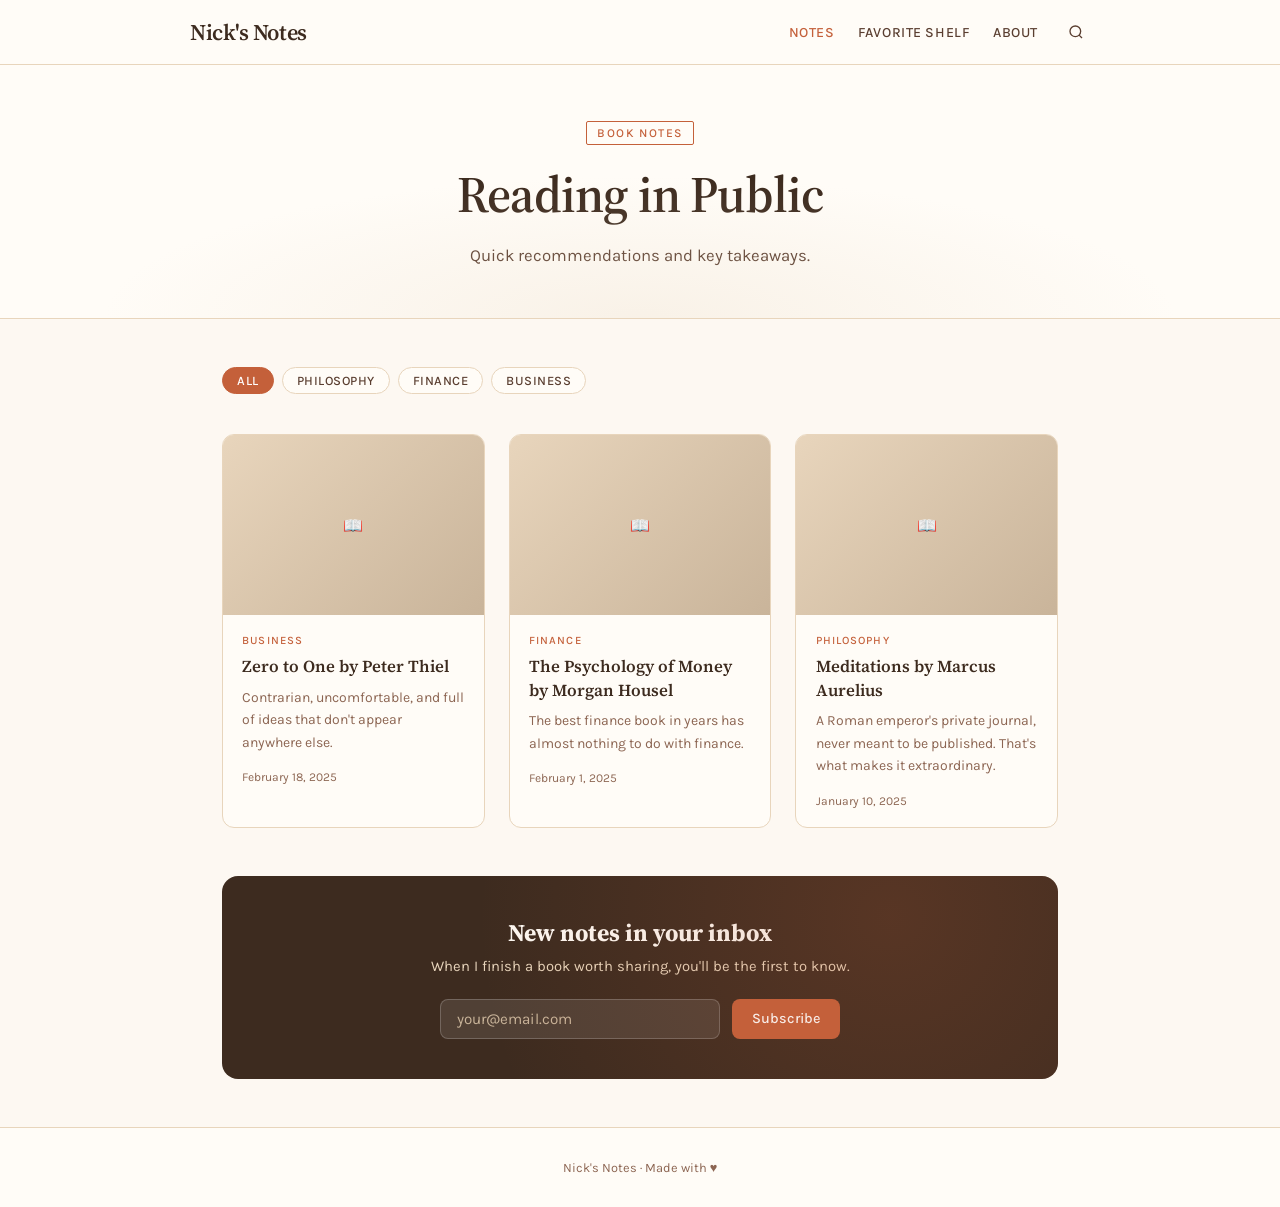
==== index.html @ 6ab37b1b "Add files via upload" ====
<!DOCTYPE html>
<html lang="en">
<head>
  <meta charset="UTF-8">
  <meta name="viewport" content="width=device-width, initial-scale=1.0">
  <title>Nick's Notes</title>
  <link rel="preconnect" href="https://fonts.googleapis.com">
  <link href="https://fonts.googleapis.com/css2?family=Source+Serif+4:ital,wght@0,400;0,600;1,400&family=Karla:wght@300;400;500&display=swap" rel="stylesheet">
  <link rel="stylesheet" href="style.css">
</head>
<body>

<script src="shared.js"></script>
<script>document.write(getNavHTML('home'));</script>

<div class="hero">
  <div class="hero-tag">Book Notes</div>
  <h1>Reading in Public</h1>
  <p>Quick recommendations and key takeaways.</p>
</div>

<div class="container">
  <div class="tags-filter" id="tags-filter"></div>
  <div class="posts-grid" id="posts-grid"></div>
  <div class="no-results" id="no-results" style="display:none">No posts found.</div>
  <div id="newsletter-area"></div>
</div>

<script>document.write(getFooterHTML());</script>

<script>
// ── POST INDEX ──
// To add a new post: copy one of these objects and fill in your details.
// The "file" field should match the filename in the posts/ folder.
const POSTS = [
  {
    title: "Meditations by Marcus Aurelius",
    tag: "Philosophy",
    excerpt: "A Roman emperor's private journal, never meant to be published. That's what makes it extraordinary.",
    cover: "https://covers.openlibrary.org/b/isbn/9780812968255-M.jpg",
    date: "2025-01-10",
    file: "posts/meditations.html"
  },
  {
    title: "The Psychology of Money by Morgan Housel",
    tag: "Finance",
    excerpt: "The best finance book in years has almost nothing to do with finance.",
    cover: "https://covers.openlibrary.org/b/isbn/9780857197689-M.jpg",
    date: "2025-02-01",
    file: "posts/psychology-of-money.html"
  },
  {
    title: "Zero to One by Peter Thiel",
    tag: "Business",
    excerpt: "Contrarian, uncomfortable, and full of ideas that don't appear anywhere else.",
    cover: "https://covers.openlibrary.org/b/isbn/9780804139021-M.jpg",
    date: "2025-02-18",
    file: "posts/zero-to-one.html"
  }
];

// ── RENDER ──
let activeTag = 'All';

function getAllTags() {
  const tags = new Set(POSTS.map(p => p.tag).filter(Boolean));
  return ['All', ...Array.from(tags)];
}

function formatDate(d) {
  if (!d) return '';
  return new Date(d + 'T12:00:00').toLocaleDateString('en-CA', { year:'numeric', month:'long', day:'numeric' });
}

function renderTags(filter) {
  document.getElementById('tags-filter').innerHTML = getAllTags().map(t =>
    `<button class="tag-btn ${t === (filter||activeTag) ? 'active' : ''}" onclick="setTag('${t}')">${t}</button>`
  ).join('');
}

function setTag(tag) {
  activeTag = tag;
  renderPosts();
}

function renderPosts(query) {
  renderTags();
  const q = (query||'').toLowerCase();
  const filtered = POSTS.filter(p => {
    const tagMatch = activeTag === 'All' || p.tag === activeTag;
    const searchMatch = !q || p.title.toLowerCase().includes(q) || (p.excerpt||'').toLowerCase().includes(q) || (p.tag||'').toLowerCase().includes(q);
    return tagMatch && searchMatch;
  });

  const grid = document.getElementById('posts-grid');
  const none = document.getElementById('no-results');

  if (!filtered.length) {
    grid.innerHTML = '';
    none.style.display = 'block';
    return;
  }
  none.style.display = 'none';
  grid.innerHTML = filtered.slice().reverse().map(p => `
    <a class="post-card" href="${p.file}">
      <div class="post-card-img ${p.cover ? '' : 'no-cover'}">
        ${p.cover
          ? `<img src="${p.cover}" alt="${p.title}" onerror="this.parentElement.innerHTML='📖';this.parentElement.classList.add('no-cover')">`
          : '📖'}
      </div>
      <div class="post-card-body">
        <div class="post-card-tag">${p.tag || ''}</div>
        <h2>${p.title}</h2>
        <p>${p.excerpt || ''}</p>
        <div class="post-card-meta">${formatDate(p.date)}</div>
      </div>
    </a>
  `).join('');
}

// expose for shared.js search
window._filterPosts = renderPosts;

// Check for search query param (from other pages)
const urlParams = new URLSearchParams(window.location.search);
const qParam = urlParams.get('q');

renderPosts(qParam || '');
if (qParam) {
  document.getElementById('search-bar').classList.add('open');
  document.getElementById('search-input').value = qParam;
}

document.getElementById('newsletter-area').innerHTML = newsletterBlock('nl-email');
</script>

</body>
</html>
---- style.css ----
/* ── NICK'S NOTES — SHARED STYLES ── */

:root {
  --cream: #fdf8f2;
  --warm-white: #fffcf7;
  --brown: #3d2b1f;
  --brown-light: #6b4c3b;
  --brown-mid: #8c6552;
  --terracotta: #c4603a;
  --terracotta-light: #e8896a;
  --sand: #e8d5bc;
  --sand-light: #f2e8d8;
  --sand-dark: #c9b49a;
  --text: #2c1f17;
  --text-mid: #5a3e30;
  --text-light: #8c6552;
}

* { margin: 0; padding: 0; box-sizing: border-box; }

body {
  font-family: 'Karla', sans-serif;
  background: var(--cream);
  color: var(--text);
  min-height: 100vh;
}

/* ── HEADER ── */
header {
  background: var(--warm-white);
  border-bottom: 1px solid var(--sand);
  padding: 0 2rem;
  position: sticky; top: 0; z-index: 100;
}
.header-inner {
  max-width: 900px; margin: 0 auto;
  display: flex; align-items: center; justify-content: space-between;
  height: 64px;
}
.site-title {
  font-family: 'Source Serif 4', serif;
  font-size: 1.4rem; font-weight: 600;
  color: var(--brown); text-decoration: none;
  letter-spacing: -0.02em;
}
nav { display: flex; align-items: center; gap: 1.5rem; }
nav a {
  font-size: 0.875rem; font-weight: 500; letter-spacing: 0.04em;
  color: var(--text-mid); text-decoration: none; text-transform: uppercase;
  transition: color 0.2s;
}
nav a:hover, nav a.active { color: var(--terracotta); }
.search-toggle {
  background: none; border: none; cursor: pointer;
  color: var(--text-mid); padding: 6px; display: flex; align-items: center;
  transition: color 0.2s;
}
.search-toggle:hover { color: var(--terracotta); }

/* ── SEARCH BAR ── */
.search-bar {
  background: var(--sand-light); border-bottom: 1px solid var(--sand);
  padding: 0.75rem 2rem; display: none;
}
.search-bar.open { display: block; }
.search-bar input {
  width: 100%; max-width: 900px; display: block; margin: 0 auto;
  background: white; border: 1px solid var(--sand);
  border-radius: 8px; padding: 10px 16px;
  font-family: 'Karla', sans-serif; font-size: 1rem; color: var(--text);
  outline: none;
}
.search-bar input:focus { border-color: var(--terracotta); }

/* ── LAYOUT ── */
.container { max-width: 900px; margin: 0 auto; padding: 3rem 2rem; }

/* ── HERO ── */
.hero {
  background: var(--warm-white);
  padding: 3.5rem 2rem 3rem;
  text-align: center;
  border-bottom: 1px solid var(--sand);
  position: relative; overflow: hidden;
}
.hero::before {
  content: '';
  position: absolute; inset: 0;
  background: radial-gradient(ellipse 60% 80% at 50% 100%, #e8d5bc44 0%, transparent 70%);
  pointer-events: none;
}
.hero-tag {
  display: inline-block;
  font-size: 0.75rem; font-weight: 500; letter-spacing: 0.12em;
  text-transform: uppercase; color: var(--terracotta);
  border: 1px solid var(--terracotta); border-radius: 2px; padding: 4px 10px;
  margin-bottom: 1.2rem;
}
.hero h1 {
  font-family: 'Source Serif 4', serif;
  font-size: clamp(2rem, 5vw, 3.2rem);
  font-weight: 600; color: var(--brown);
  line-height: 1.2; letter-spacing: -0.02em;
  margin-bottom: 1rem;
}
.hero p {
  font-size: 1.05rem; color: var(--text-mid);
  max-width: 520px; margin: 0 auto; line-height: 1.7;
}

/* ── POST GRID ── */
.tags-filter {
  display: flex; gap: 0.5rem; flex-wrap: wrap;
  margin-bottom: 2.5rem;
}
.tag-btn {
  background: var(--warm-white); border: 1px solid var(--sand);
  border-radius: 20px; padding: 5px 14px;
  font-family: 'Karla', sans-serif; font-size: 0.8rem;
  font-weight: 500; letter-spacing: 0.04em; text-transform: uppercase;
  color: var(--text-mid); cursor: pointer; transition: all 0.2s;
}
.tag-btn:hover, .tag-btn.active {
  background: var(--terracotta); border-color: var(--terracotta);
  color: white;
}
.posts-grid {
  display: grid; grid-template-columns: repeat(auto-fill, minmax(260px, 1fr));
  gap: 1.5rem;
}
.post-card {
  background: var(--warm-white); border: 1px solid var(--sand);
  border-radius: 12px; overflow: hidden;
  transition: transform 0.2s, box-shadow 0.2s;
  text-decoration: none; display: block; color: inherit;
}
.post-card:hover {
  transform: translateY(-3px);
  box-shadow: 0 8px 30px rgba(61,43,31,0.1);
}
.post-card-img {
  width: 100%; height: 180px;
  background: linear-gradient(135deg, var(--sand) 0%, var(--sand-dark) 100%);
  display: flex; align-items: center; justify-content: center;
  overflow: hidden;
}
.post-card-img img {
  width: 100%; height: 100%; object-fit: cover;
}
.post-card-img.no-cover {
  font-size: 2.5rem;
}
.post-card-body { padding: 1.2rem; }
.post-card-tag {
  font-size: 0.7rem; font-weight: 500; letter-spacing: 0.1em;
  text-transform: uppercase; color: var(--terracotta);
  margin-bottom: 0.5rem;
}
.post-card h2 {
  font-family: 'Source Serif 4', serif; font-size: 1.05rem;
  font-weight: 600; color: var(--brown);
  line-height: 1.4; margin-bottom: 0.5rem;
}
.post-card p {
  font-size: 0.875rem; color: var(--text-light);
  line-height: 1.6; margin-bottom: 1rem;
}
.post-card-meta {
  font-size: 0.75rem; color: var(--text-light);
}
.no-results {
  text-align: center; padding: 3rem 1rem;
  color: var(--text-light); font-style: italic;
  font-family: 'Source Serif 4', serif;
}

/* ── SINGLE POST ── */
.post-header { margin-bottom: 2.5rem; }
.post-header .back {
  display: inline-flex; align-items: center; gap: 0.4rem;
  font-size: 0.85rem; color: var(--text-mid);
  text-decoration: none; margin-bottom: 1.5rem;
  transition: color 0.2s;
}
.post-header .back:hover { color: var(--terracotta); }
.post-tag-pill {
  display: inline-block;
  font-size: 0.7rem; font-weight: 500; letter-spacing: 0.1em;
  text-transform: uppercase; color: var(--terracotta);
  background: #c4603a15; border-radius: 20px; padding: 4px 12px;
  margin-bottom: 1rem;
}
.post-header h1 {
  font-family: 'Source Serif 4', serif;
  font-size: clamp(1.6rem, 4vw, 2.5rem);
  font-weight: 600; color: var(--brown);
  line-height: 1.25; letter-spacing: -0.02em; margin-bottom: 1rem;
}
.post-meta {
  font-size: 0.85rem; color: var(--text-light);
  display: flex; align-items: center; gap: 0.6rem;
}
.post-divider {
  border: none; border-top: 1px solid var(--sand);
  margin: 2rem 0;
}

/* ── POST LAYOUT WITH COVER ── */
.post-layout {
  display: grid;
  grid-template-columns: 160px 1fr;
  gap: 2.5rem;
  align-items: start;
  max-width: 760px;
}
@media(max-width: 600px) {
  .post-layout { grid-template-columns: 1fr; }
  .post-cover { max-width: 140px; }
}
.post-cover {
  width: 100%;
  border-radius: 4px;
  box-shadow: 0 4px 20px rgba(61,43,31,0.18);
  display: block;
}
.post-cover-placeholder {
  width: 100%; aspect-ratio: 2/3;
  background: linear-gradient(135deg, var(--sand) 0%, var(--sand-dark) 100%);
  border-radius: 4px;
  display: flex; align-items: center; justify-content: center;
  font-size: 3rem;
  box-shadow: 0 4px 20px rgba(61,43,31,0.18);
}
.post-body {
  font-family: 'Source Serif 4', serif;
  font-size: 1.075rem; line-height: 1.85;
  color: var(--text); max-width: 660px;
}
.post-body p { margin-bottom: 1.5rem; }
.post-body h2 {
  font-size: 1.4rem; font-weight: 600; color: var(--brown);
  margin: 2.5rem 0 1rem; letter-spacing: -0.01em;
}
.post-body h3 {
  font-size: 1.15rem; font-weight: 600; color: var(--brown-light);
  margin: 2rem 0 0.75rem;
}
.pull-quote {
  border-left: 3px solid var(--terracotta);
  margin: 2rem 0; padding: 1rem 1.5rem;
  background: var(--sand-light); border-radius: 0 8px 8px 0;
  font-style: italic; font-size: 1.15rem;
  color: var(--brown-light); line-height: 1.6;
}

/* ── ABOUT ── */
.about-grid {
  display: grid; grid-template-columns: 1fr 2fr; gap: 3rem;
  align-items: start;
}
@media(max-width:640px){ .about-grid { grid-template-columns: 1fr; } }
.about-avatar {
  width: 100%; aspect-ratio: 1;
  background: linear-gradient(135deg, var(--sand) 0%, var(--sand-dark) 100%);
  border-radius: 16px;
  display: flex; align-items: center; justify-content: center;
  font-size: 4rem;
}
.about-content h1 {
  font-family: 'Source Serif 4', serif; font-size: 2rem;
  font-weight: 600; color: var(--brown); margin-bottom: 0.5rem;
}
.about-content .tagline {
  font-size: 1rem; color: var(--terracotta);
  font-style: italic; margin-bottom: 1.5rem;
}
.about-content p {
  font-size: 1rem; line-height: 1.8;
  color: var(--text-mid); margin-bottom: 1rem;
}

/* ── FAVORITE SHELF ── */
.fav-category { margin-bottom: 2.5rem; }
.fav-category-label {
  font-size: 0.75rem; font-weight: 500; letter-spacing: 0.12em;
  text-transform: uppercase; color: var(--terracotta);
  margin-bottom: 1rem; padding-bottom: 0.5rem;
  border-bottom: 1px solid var(--sand);
}
.fav-books { display: flex; flex-direction: column; gap: 1rem; }
.fav-book {
  display: flex; gap: 1rem; align-items: flex-start;
  background: var(--warm-white); border: 1px solid var(--sand);
  border-radius: 10px; padding: 1rem 1.25rem;
  transition: box-shadow 0.2s; text-decoration: none; color: inherit;
}
.fav-book:hover { box-shadow: 0 4px 16px rgba(61,43,31,0.08); }
.fav-book.has-post { cursor: pointer; }
.fav-emoji { font-size: 1.6rem; flex-shrink: 0; margin-top: 2px; }
.fav-cover {
  width: 48px; flex-shrink: 0;
  border-radius: 2px;
  box-shadow: 0 2px 8px rgba(61,43,31,0.15);
}
.fav-title {
  font-family: 'Source Serif 4', serif; font-size: 1rem;
  font-weight: 600; color: var(--brown); margin-bottom: 0.2rem;
}
.fav-linked { color: var(--terracotta) !important; text-decoration: underline; text-decoration-color: var(--sand-dark); text-underline-offset: 3px; }
.fav-book:hover .fav-linked { text-decoration-color: var(--terracotta); }
.fav-author {
  font-size: 0.8rem; color: var(--terracotta);
  font-weight: 500; letter-spacing: 0.03em; margin-bottom: 0.4rem;
}
.fav-note { font-size: 0.875rem; color: var(--text-mid); line-height: 1.6; }

/* ── NEWSLETTER ── */
.newsletter-block {
  background: var(--brown); border-radius: 16px;
  padding: 2.5rem; text-align: center; margin-top: 3rem;
  position: relative; overflow: hidden;
}
.newsletter-block::before {
  content: '';
  position: absolute; inset: 0;
  background: radial-gradient(circle at 80% 20%, #c4603a33, transparent 60%);
  pointer-events: none;
}
.newsletter-block h3 {
  font-family: 'Source Serif 4', serif; font-size: 1.5rem;
  color: var(--cream); margin-bottom: 0.5rem;
}
.newsletter-block p {
  font-size: 0.925rem; color: var(--sand); margin-bottom: 1.5rem;
}
.newsletter-form {
  display: flex; gap: 0.75rem; max-width: 400px; margin: 0 auto;
  flex-wrap: wrap; justify-content: center;
}
.newsletter-form input {
  flex: 1; min-width: 200px;
  background: rgba(255,255,255,0.1); border: 1px solid rgba(255,255,255,0.2);
  border-radius: 8px; padding: 10px 16px;
  font-family: 'Karla', sans-serif; font-size: 0.95rem;
  color: white; outline: none;
}
.newsletter-form input::placeholder { color: var(--sand-dark); }
.newsletter-form input:focus { border-color: var(--terracotta-light); }
.newsletter-form button {
  background: var(--terracotta); color: white;
  border: none; border-radius: 8px; padding: 10px 20px;
  font-family: 'Karla', sans-serif; font-size: 0.9rem;
  font-weight: 500; cursor: pointer; transition: background 0.2s;
  white-space: nowrap;
}
.newsletter-form button:hover { background: var(--terracotta-light); }

/* ── TOAST ── */
.toast {
  position: fixed; bottom: 2rem; right: 2rem;
  background: var(--brown); color: var(--cream);
  border-radius: 10px; padding: 12px 20px;
  font-size: 0.875rem; z-index: 9999;
  transform: translateY(20px); opacity: 0;
  transition: all 0.3s; pointer-events: none;
}
.toast.show { transform: translateY(0); opacity: 1; }

/* ── FOOTER ── */
footer {
  border-top: 1px solid var(--sand);
  background: var(--warm-white);
  padding: 2rem; text-align: center;
  font-size: 0.8rem; color: var(--text-light);
}
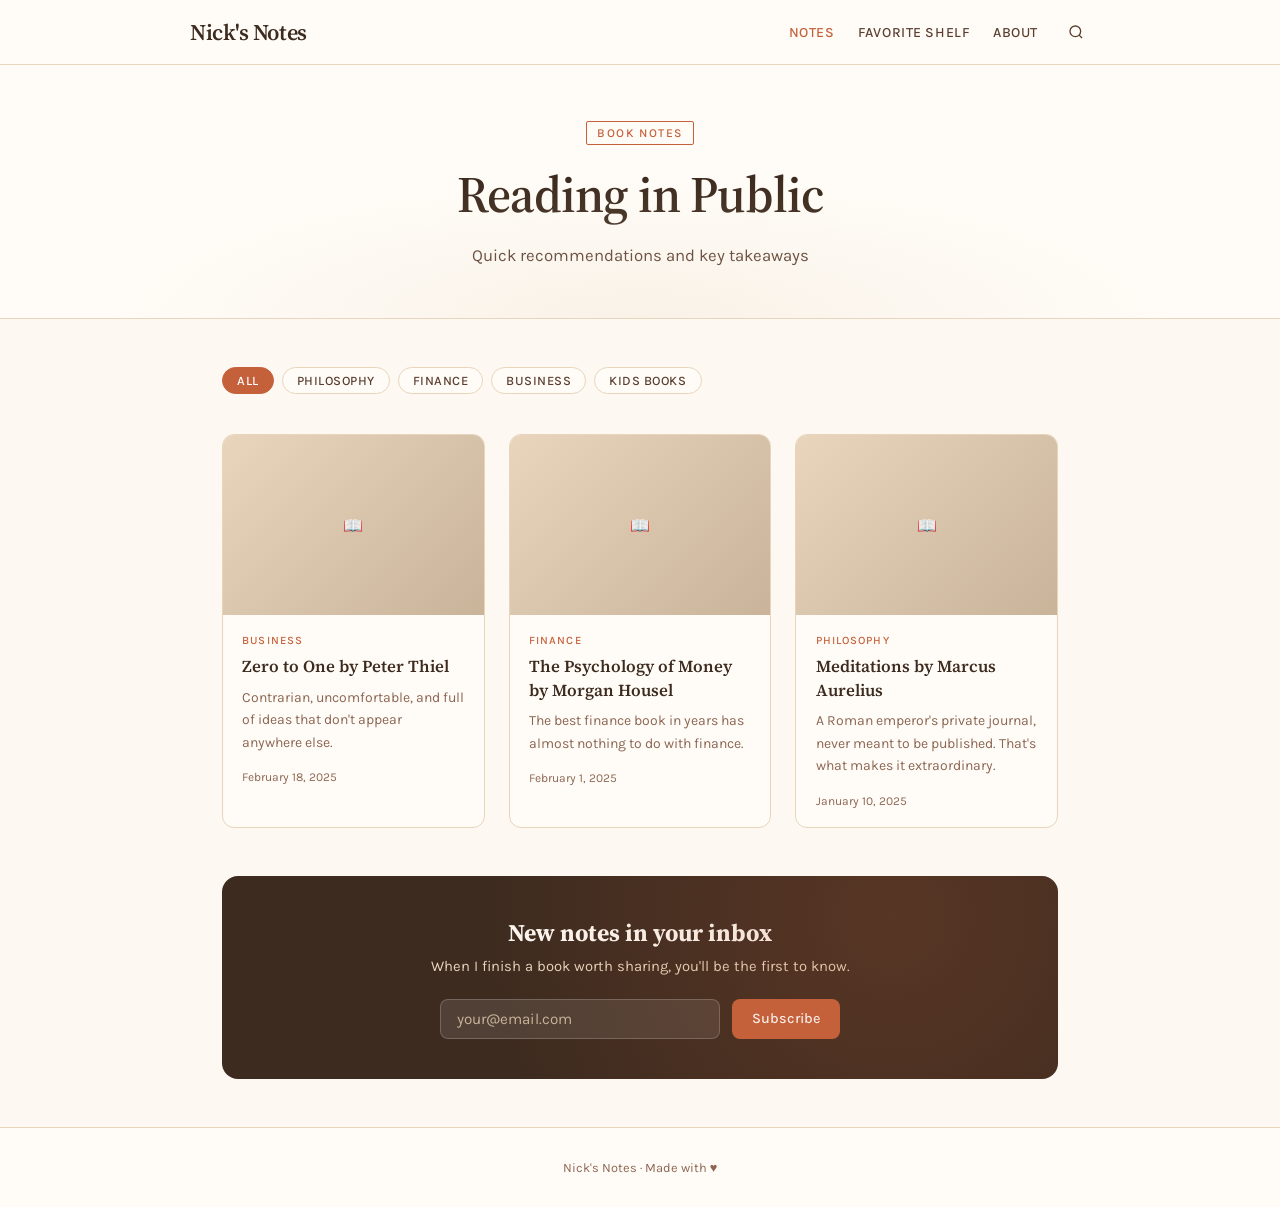
==== commit 32978590: "Update index.html" ====
--- a/index.html
+++ b/index.html
@@ -16,7 +16,7 @@
 <div class="hero">
   <div class="hero-tag">Book Notes</div>
   <h1>Reading in Public</h1>
-  <p>Quick recommendations and key takeaways.</p>
+  <p>Quick recommendations and key takeaways</p>
 </div>
 
 <div class="container">
@@ -64,6 +64,8 @@
 
 function getAllTags() {
   const tags = new Set(POSTS.map(p => p.tag).filter(Boolean));
+  // Ensure Kids Books appears in the filter even before any posts are tagged with it
+  tags.add('Kids Books');
   return ['All', ...Array.from(tags)];
 }
 
